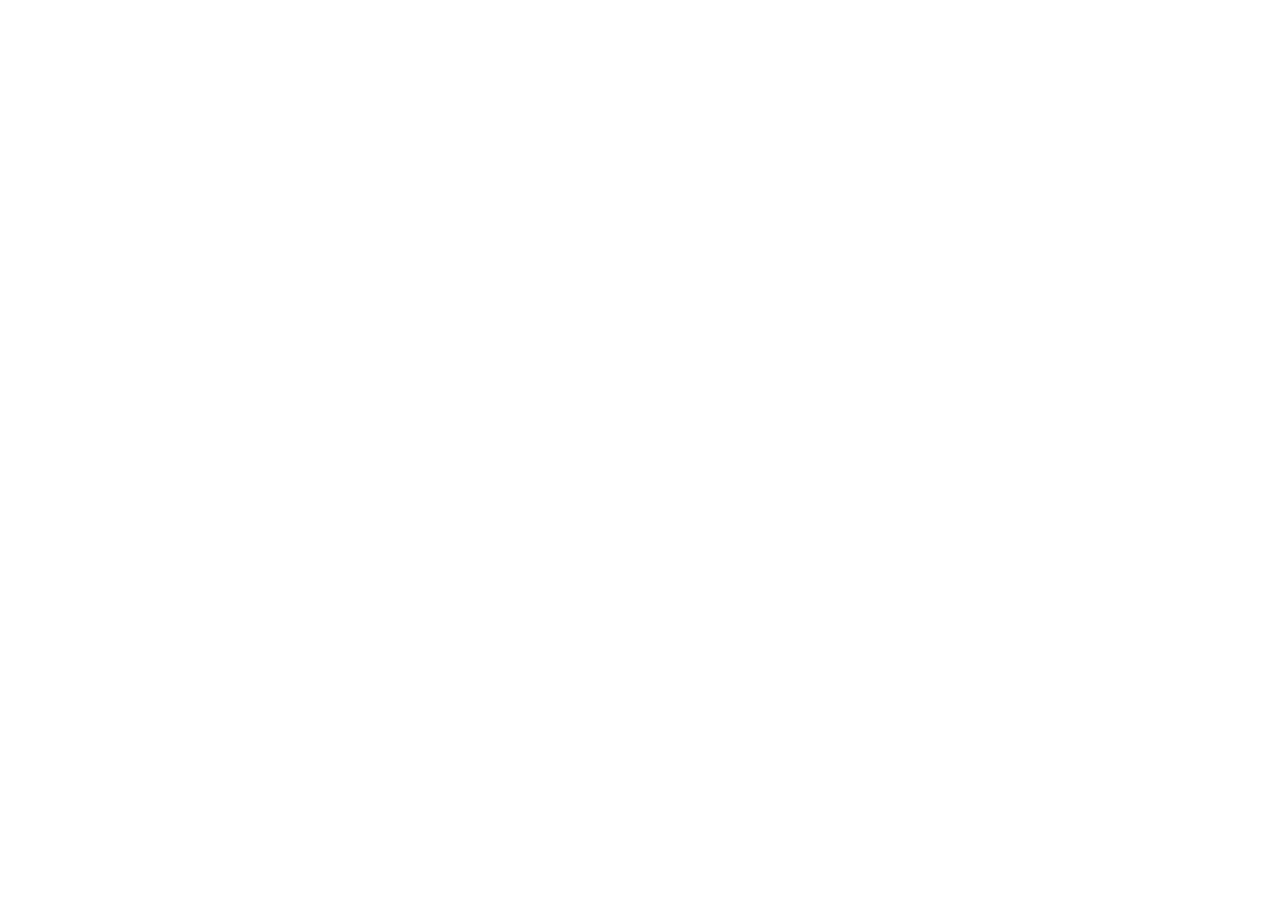
==== index.html @ 187244bf "first commit" ====
<!DOCTYPE html>
<html lang="en">
<head>
<meta charset="utf-8">
<meta name="viewport" content="width=device-width, initial-scale=1">
<title></title>
</head>
<body>
<div id="app">
  <canvas id="c"></canvas>
</div>
</body>
</html>
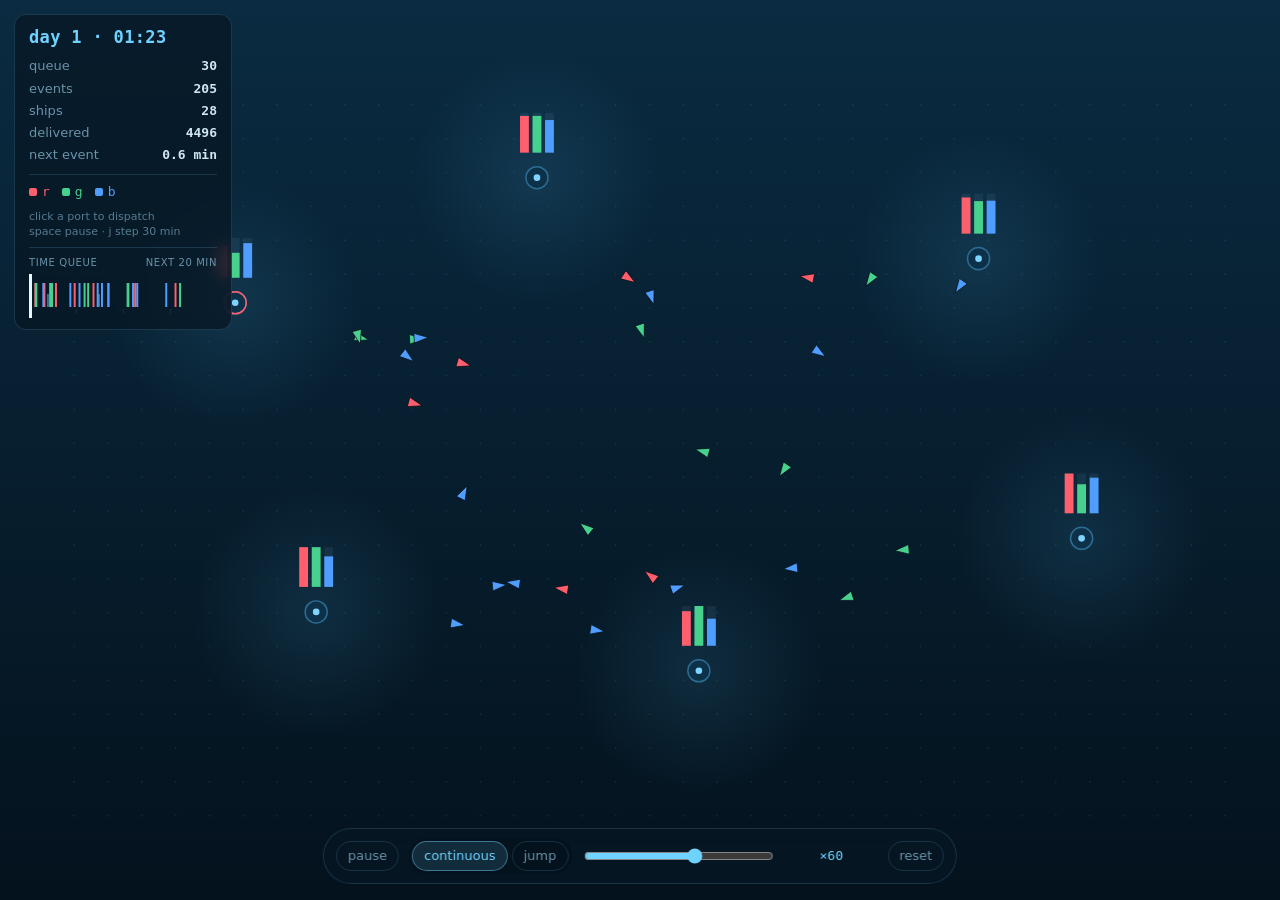
==== commit 217de433: "Add time-ordered exec queue and sea-trade demo Co-authored-by: arena-agent <297053741+arena-agent@us" ====
--- a/index.html
+++ b/index.html
@@ -3,11 +3,43 @@
 <head>
 <meta charset="utf-8">
 <meta name="viewport" content="width=device-width, initial-scale=1">
-<title></title>
+<title>exec queue · sea trade</title>
+<link rel="stylesheet" href="style.css">
 </head>
 <body>
 <div id="app">
-  <canvas id="c"></canvas>
+	<canvas id="c"></canvas>
+	<div id="hud">
+		<div id="clock">day 1 · 00:00</div>
+		<div class="stat"><span>queue</span><b id="qlen">0</b></div>
+		<div class="stat"><span>events</span><b id="events">0</b></div>
+		<div class="stat"><span>ships</span><b id="ships">0</b></div>
+		<div class="stat"><span>delivered</span><b id="delivered">0</b></div>
+		<div class="stat"><span>next event</span><b id="next">—</b></div>
+		<div id="legend">
+			<span class="good r">r</span>
+			<span class="good g">g</span>
+			<span class="good b">b</span>
+		</div>
+		<div id="hint">click a port to dispatch<br>space pause · j step 30 min</div>
+		<div id="timeline">
+			<div class="caption"><span>time queue</span><span>next 20 min</span></div>
+			<canvas id="qtl"></canvas>
+		</div>
+	</div>
+	<div id="controls">
+		<button id="pause" title="space">pause</button>
+		<div class="seg">
+			<button data-mode="continuous" class="on">continuous</button>
+			<button data-mode="jump" title="advance the clock in fixed 30 min steps">jump</button>
+		</div>
+		<input id="speed" type="range" min="0" max="1000" value="593">
+		<output id="speedLabel">×60</output>
+		<button id="reset">reset</button>
+	</div>
 </div>
+<script src="exec_queue.js"></script>
+<script src="sim.js"></script>
+<script src="gui.js"></script>
 </body>
-</html>+</html>
--- a/style.css
+++ b/style.css
@@ -0,0 +1,262 @@
+:root {
+	color-scheme: dark;
+	--panel: rgba(7, 24, 36, 0.78);
+	--line: rgba(120, 190, 230, 0.18);
+	--text: #cfe6f3;
+	--dim: #6b93a9;
+	--accent: #6fd3ff;
+	--r: #ff5f6d;
+	--g: #48d18d;
+	--b: #4f9dff;
+}
+
+* {
+	box-sizing: border-box;
+}
+
+html,
+body {
+	margin: 0;
+	height: 100%;
+	overflow: hidden;
+	background: #04121d;
+	color: var(--text);
+	font: 13px/1.4 ui-sans-serif, system-ui, -apple-system, "Segoe UI", sans-serif;
+}
+
+#app,
+#c {
+	position: fixed;
+	inset: 0;
+}
+
+canvas {
+	display: block;
+	width: 100%;
+	height: 100%;
+}
+
+#hud {
+	position: fixed;
+	top: 14px;
+	left: 14px;
+	width: 218px;
+	padding: 12px 14px 11px;
+	border: 1px solid var(--line);
+	border-radius: 12px;
+	background: var(--panel);
+	backdrop-filter: blur(8px);
+}
+
+#clock {
+	margin-bottom: 8px;
+	color: var(--accent);
+	font: 600 17px/1.2 ui-monospace, SFMono-Regular, Menlo, monospace;
+	letter-spacing: 0.02em;
+}
+
+.stat {
+	display: flex;
+	justify-content: space-between;
+	padding: 2px 0;
+	color: var(--dim);
+}
+
+.stat b {
+	color: var(--text);
+	font-family: ui-monospace, SFMono-Regular, Menlo, monospace;
+	font-variant-numeric: tabular-nums;
+	font-weight: 600;
+}
+
+#legend {
+	display: flex;
+	gap: 12px;
+	margin-top: 8px;
+	padding-top: 8px;
+	border-top: 1px solid var(--line);
+}
+
+.good {
+	display: inline-flex;
+	align-items: center;
+	gap: 5px;
+	color: var(--dim);
+	font-family: ui-monospace, SFMono-Regular, Menlo, monospace;
+}
+
+.good::before {
+	content: "";
+	width: 8px;
+	height: 8px;
+	border-radius: 2px;
+	background: currentColor;
+}
+
+.good.r {
+	color: var(--r);
+}
+
+.good.g {
+	color: var(--g);
+}
+
+.good.b {
+	color: var(--b);
+}
+
+#hint {
+	margin-top: 7px;
+	color: var(--dim);
+	font-size: 11px;
+	opacity: 0.8;
+}
+
+#timeline {
+	margin-top: 8px;
+	padding-top: 8px;
+	border-top: 1px solid var(--line);
+}
+
+.caption {
+	display: flex;
+	justify-content: space-between;
+	margin-bottom: 4px;
+	color: var(--dim);
+	font-size: 10px;
+	letter-spacing: 0.06em;
+	text-transform: uppercase;
+}
+
+#qtl {
+	display: block;
+	width: 100%;
+	height: 44px;
+}
+
+#controls {
+	position: fixed;
+	bottom: 16px;
+	left: 50%;
+	display: flex;
+	align-items: center;
+	gap: 10px;
+	padding: 9px 12px;
+	border: 1px solid var(--line);
+	border-radius: 999px;
+	background: var(--panel);
+	backdrop-filter: blur(8px);
+	transform: translateX(-50%);
+}
+
+button {
+	padding: 5px 11px;
+	border: 1px solid var(--line);
+	border-radius: 999px;
+	background: transparent;
+	color: var(--dim);
+	font: inherit;
+	cursor: pointer;
+}
+
+button:hover {
+	border-color: rgba(120, 190, 230, 0.4);
+	color: var(--text);
+}
+
+button.on {
+	border-color: rgba(111, 211, 255, 0.45);
+	background: rgba(111, 211, 255, 0.14);
+	color: var(--accent);
+}
+
+.seg {
+	display: flex;
+	gap: 4px;
+	padding: 3px;
+	border-radius: 999px;
+	background: rgba(3, 14, 22, 0.5);
+}
+
+#speed {
+	width: 190px;
+	accent-color: var(--accent);
+}
+
+#speedLabel {
+	min-width: 92px;
+	color: var(--accent);
+	font-family: ui-monospace, SFMono-Regular, Menlo, monospace;
+	font-variant-numeric: tabular-nums;
+	text-align: center;
+	white-space: nowrap;
+}
+
+#reset {
+	color: var(--dim);
+}
+
+@media (max-width: 720px) {
+	#hud {
+		top: 8px;
+		left: 8px;
+		width: 172px;
+		padding: 9px 11px;
+		font-size: 11px;
+	}
+
+	#clock {
+		font-size: 15px;
+	}
+
+	#hint {
+		display: none;
+	}
+
+	#timeline {
+	margin-top: 8px;
+	padding-top: 8px;
+	border-top: 1px solid var(--line);
+}
+
+.caption {
+	display: flex;
+	justify-content: space-between;
+	margin-bottom: 4px;
+	color: var(--dim);
+	font-size: 10px;
+	letter-spacing: 0.06em;
+	text-transform: uppercase;
+}
+
+#qtl {
+	display: block;
+	width: 100%;
+	height: 44px;
+}
+
+#controls {
+		right: 8px;
+		bottom: 8px;
+		left: 8px;
+		gap: 6px;
+		padding: 7px 8px;
+		transform: none;
+	}
+
+	#speed {
+		width: auto;
+		min-width: 70px;
+		flex: 1;
+	}
+
+	#speedLabel {
+		min-width: 0;
+		font-size: 11px;
+	}
+
+	button {
+		padding: 4px 8px;
+		font-size: 11px;
+	}
+}
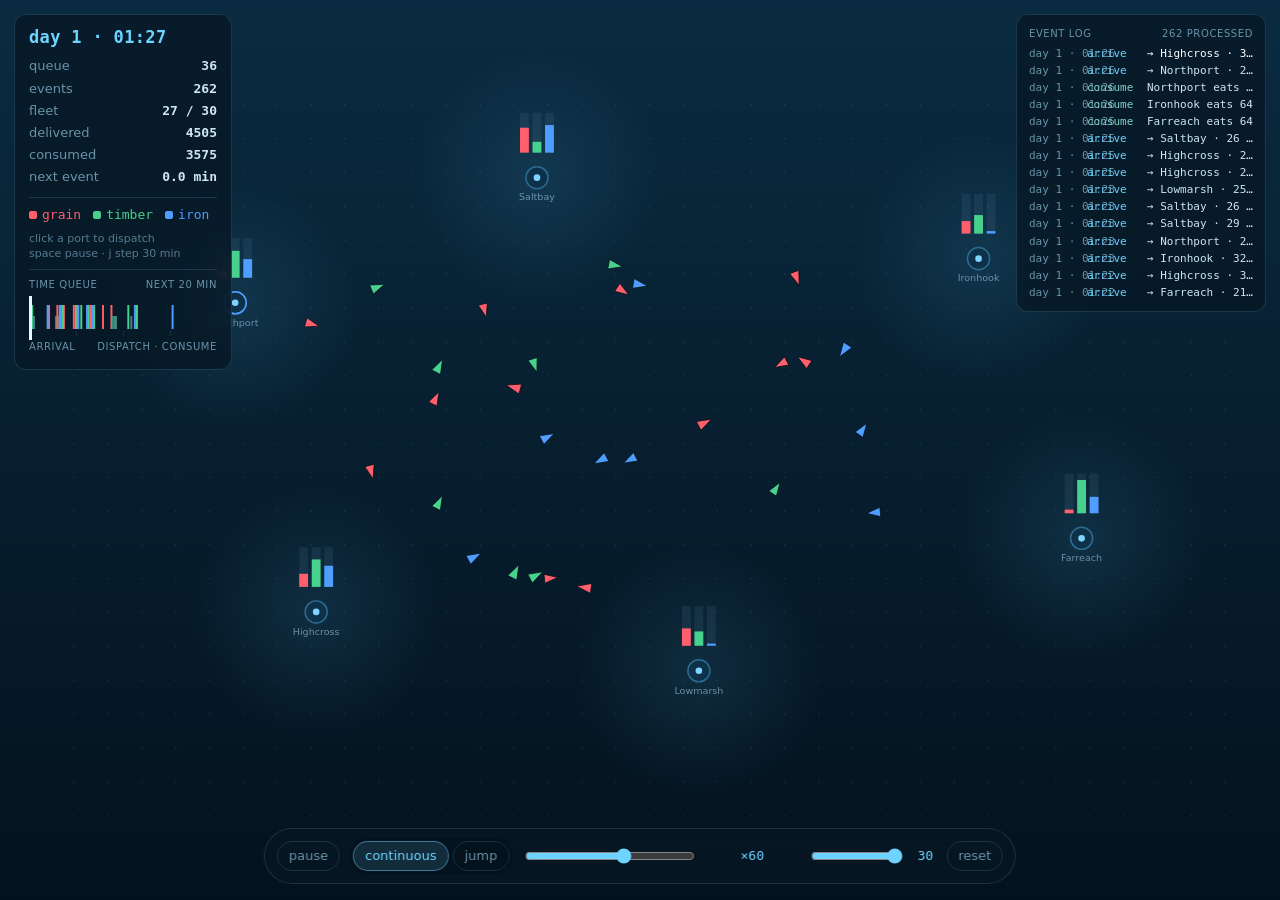
==== commit ab3a2ecd: "archive A2026 build, compare all four, fix defects, best-of in root - move the previous root impleme" ====
--- a/index.html
+++ b/index.html
@@ -13,19 +13,25 @@
 		<div id="clock">day 1 · 00:00</div>
 		<div class="stat"><span>queue</span><b id="qlen">0</b></div>
 		<div class="stat"><span>events</span><b id="events">0</b></div>
-		<div class="stat"><span>ships</span><b id="ships">0</b></div>
+		<div class="stat"><span>fleet</span><b id="ships">0</b></div>
 		<div class="stat"><span>delivered</span><b id="delivered">0</b></div>
+		<div class="stat"><span>consumed</span><b id="consumed">0</b></div>
 		<div class="stat"><span>next event</span><b id="next">—</b></div>
 		<div id="legend">
-			<span class="good r">r</span>
-			<span class="good g">g</span>
-			<span class="good b">b</span>
+			<span class="good r">grain</span>
+			<span class="good g">timber</span>
+			<span class="good b">iron</span>
 		</div>
 		<div id="hint">click a port to dispatch<br>space pause · j step 30 min</div>
 		<div id="timeline">
 			<div class="caption"><span>time queue</span><span>next 20 min</span></div>
 			<canvas id="qtl"></canvas>
+			<div class="caption"><span>arrival</span><span>dispatch · consume</span></div>
 		</div>
+	</div>
+	<div id="log">
+		<div class="caption"><span>event log</span><span id="logRate"></span></div>
+		<div id="logBody"></div>
 	</div>
 	<div id="controls">
 		<button id="pause" title="space">pause</button>
@@ -35,6 +41,8 @@
 		</div>
 		<input id="speed" type="range" min="0" max="1000" value="593">
 		<output id="speedLabel">×60</output>
+		<input id="fleet" type="range" min="4" max="30" value="30" title="fleet cap: ships wait in the queue until a slot frees">
+		<output id="fleetLabel">30</output>
 		<button id="reset">reset</button>
 	</div>
 </div>
@@ -42,4 +50,4 @@
 <script src="sim.js"></script>
 <script src="gui.js"></script>
 </body>
-</html>
+</html>
--- a/style.css
+++ b/style.css
@@ -36,6 +36,16 @@
 	height: 100%;
 }
 
+.caption {
+	display: flex;
+	justify-content: space-between;
+	margin-bottom: 4px;
+	color: var(--dim);
+	font-size: 10px;
+	letter-spacing: 0.06em;
+	text-transform: uppercase;
+}
+
 #hud {
 	position: fixed;
 	top: 14px;
@@ -118,20 +128,66 @@
 	border-top: 1px solid var(--line);
 }
 
-.caption {
-	display: flex;
-	justify-content: space-between;
-	margin-bottom: 4px;
-	color: var(--dim);
-	font-size: 10px;
-	letter-spacing: 0.06em;
-	text-transform: uppercase;
-}
-
 #qtl {
 	display: block;
 	width: 100%;
 	height: 44px;
+}
+
+/* event log: rows are preallocated, the sim keeps a ring of the newest events */
+#log {
+	position: fixed;
+	top: 14px;
+	right: 14px;
+	width: 250px;
+	padding: 12px 12px 10px;
+	border: 1px solid var(--line);
+	border-radius: 12px;
+	background: var(--panel);
+	backdrop-filter: blur(8px);
+}
+
+#logBody {
+	font-family: ui-monospace, SFMono-Regular, Menlo, monospace;
+	font-size: 11px;
+	line-height: 1.55;
+}
+
+.lrow {
+	display: flex;
+	gap: 6px;
+	white-space: nowrap;
+	overflow: hidden;
+}
+
+.lrow .lt {
+	flex: none;
+	width: 52px;
+	color: var(--dim);
+}
+
+.lrow .lk {
+	flex: none;
+	width: 54px;
+	color: var(--accent);
+}
+
+.lrow .lm {
+	overflow: hidden;
+	color: var(--text);
+	text-overflow: ellipsis;
+}
+
+.lrow.consume .lk {
+	color: #7fd3c0;
+}
+
+.lrow.dispatch .lk {
+	color: #9fb6c9;
+}
+
+.lrow.fresh .lm {
+	color: #fff;
 }
 
 #controls {
@@ -179,7 +235,12 @@
 }
 
 #speed {
-	width: 190px;
+	width: 170px;
+	accent-color: var(--accent);
+}
+
+#fleet {
+	width: 92px;
 	accent-color: var(--accent);
 }
 
@@ -190,6 +251,14 @@
 	font-variant-numeric: tabular-nums;
 	text-align: center;
 	white-space: nowrap;
+}
+
+#fleetLabel {
+	min-width: 22px;
+	color: var(--accent);
+	font-family: ui-monospace, SFMono-Regular, Menlo, monospace;
+	font-variant-numeric: tabular-nums;
+	text-align: center;
 }
 
 #reset {
@@ -209,33 +278,12 @@
 		font-size: 15px;
 	}
 
-	#hint {
+	#hint,
+	#log {
 		display: none;
 	}
 
-	#timeline {
-	margin-top: 8px;
-	padding-top: 8px;
-	border-top: 1px solid var(--line);
-}
-
-.caption {
-	display: flex;
-	justify-content: space-between;
-	margin-bottom: 4px;
-	color: var(--dim);
-	font-size: 10px;
-	letter-spacing: 0.06em;
-	text-transform: uppercase;
-}
-
-#qtl {
-	display: block;
-	width: 100%;
-	height: 44px;
-}
-
-#controls {
+	#controls {
 		right: 8px;
 		bottom: 8px;
 		left: 8px;
@@ -246,7 +294,7 @@
 
 	#speed {
 		width: auto;
-		min-width: 70px;
+		min-width: 60px;
 		flex: 1;
 	}
 
@@ -255,8 +303,12 @@
 		font-size: 11px;
 	}
 
+	#fleet {
+		display: none;
+	}
+
 	button {
 		padding: 4px 8px;
 		font-size: 11px;
 	}
-}
+}
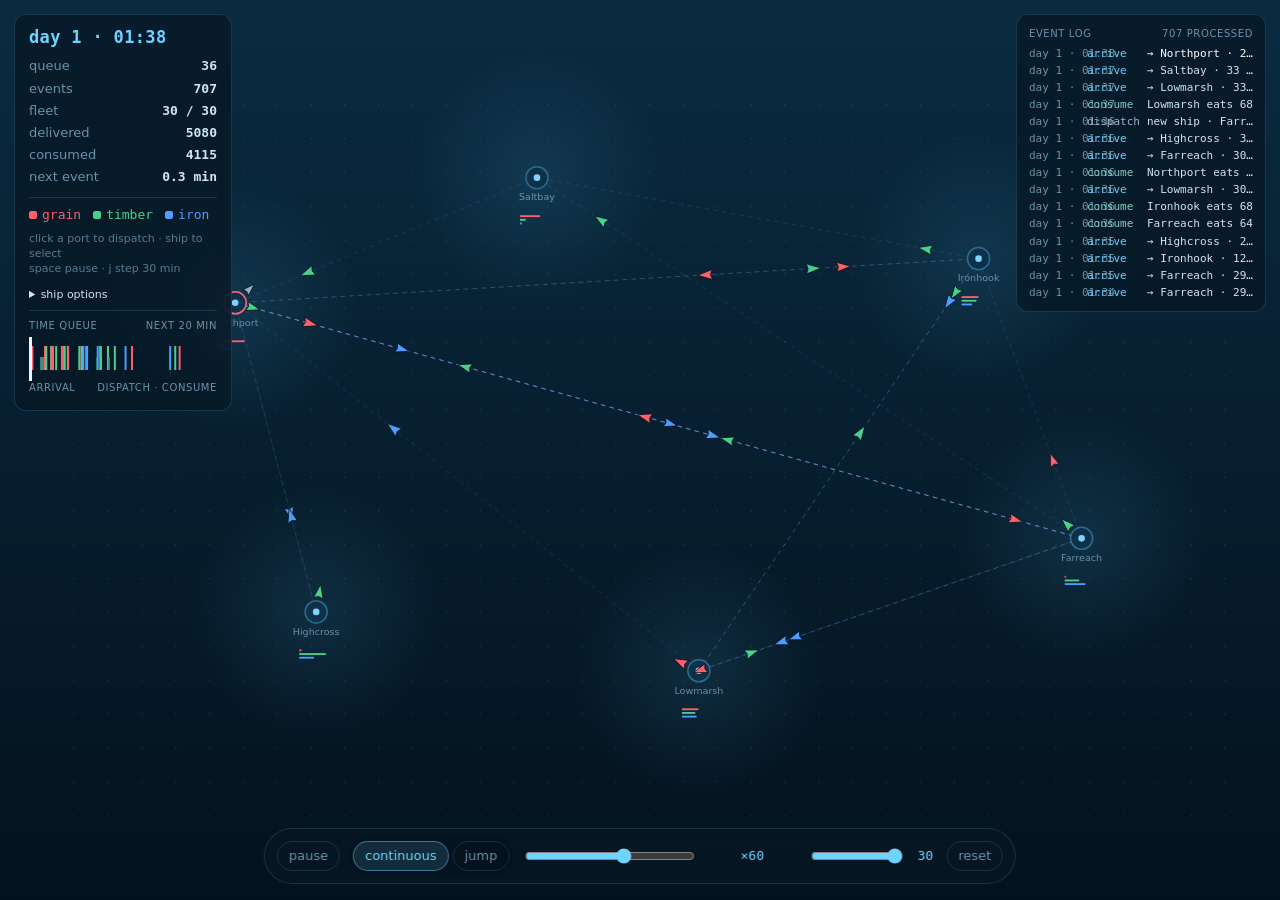
==== commit 7b93e893: "0.3 Docking, direct positioning, and mutable ship events" ====
--- a/index.html
+++ b/index.html
@@ -22,7 +22,16 @@
 			<span class="good g">timber</span>
 			<span class="good b">iron</span>
 		</div>
-		<div id="hint">click a port to dispatch<br>space pause · j step 30 min</div>
+		<div id="hint">click a port to dispatch · ship to select<br>space pause · j step 30 min</div>
+		<details id="options"><summary>ship options</summary>
+			<label><input id="docking" type="checkbox" checked> dock &amp; wait for cargo (reset)</label>
+			<label><input id="glmLook" type="checkbox" checked> GLM ship &amp; stock style</label>
+			<label><input id="routes" type="checkbox" checked> route lines</label>
+			<label><input id="smooth" type="checkbox"> smooth positions</label>
+			<div id="selectedShip">click a ship to select</div>
+			<label>course <select id="destination"></select></label>
+			<button id="reroute">reroute</button> <button id="sinkShip">sink ship</button>
+		</details>
 		<div id="timeline">
 			<div class="caption"><span>time queue</span><span>next 20 min</span></div>
 			<canvas id="qtl"></canvas>
--- a/style.css
+++ b/style.css
@@ -311,4 +311,9 @@
 		padding: 4px 8px;
 		font-size: 11px;
 	}
-}+}
+#options { margin-top: 10px; font-size: 11px; }
+#options label { display: block; margin: 6px 0; }
+#options input { vertical-align: middle; }
+#options select { background: #0d3149; color: #cfe0f5; border: 1px solid #2d6c92; }
+#selectedShip { margin-top: 8px; color: #9fd8ff; }
